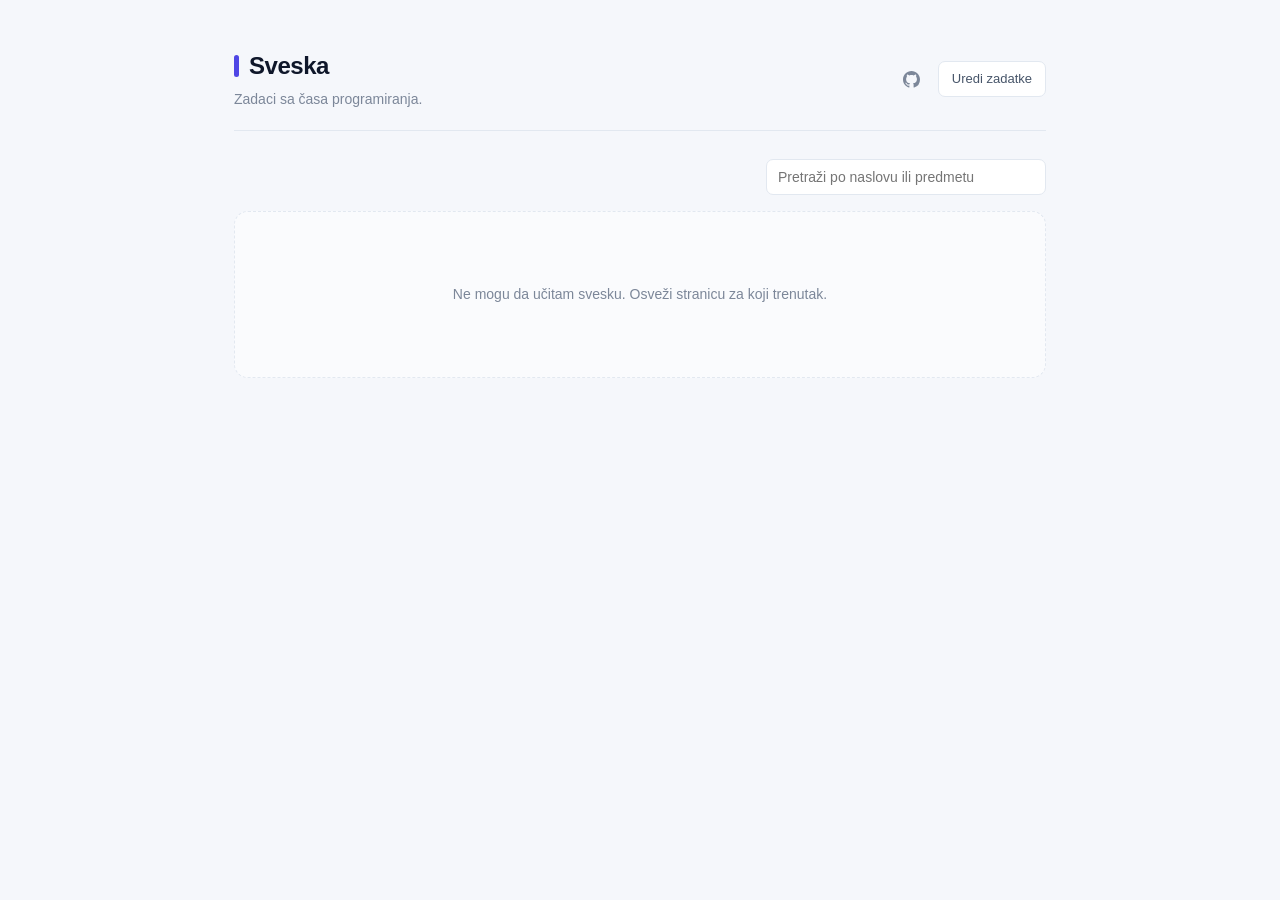
==== index.html @ db682bef "Sveska: kopija sa novim izgledom Pet fajlova iz lazicmilos/sveska, owner u config.js prebacen na kuc" ====
<!DOCTYPE html>
<html lang="sr">
<head>
<meta charset="UTF-8">
<meta name="viewport" content="width=device-width, initial-scale=1.0">
<meta name="description" content="Zadaci sa časa programiranja.">
<title>Sveska</title>
<link rel="stylesheet" href="style.css">
</head>
<body>
<div class="wrap">
  <header class="page-head">
    <div>
      <h1>Sveska</h1>
      <p class="sub">Zadaci sa časa programiranja.</p>
    </div>
    <div class="head-actions">
      <a class="navlink" href="upload.html">Uredi zadatke</a>
    </div>
  </header>

  <div class="toolbar" id="toolbar" hidden>
    <span class="count" id="count"></span>
    <input type="search" class="search" id="search" placeholder="Pretraži po naslovu ili predmetu" aria-label="Pretraži zadatke">
  </div>

  <div id="status" class="empty">Učitavanje.</div>
  <div id="grid" class="grid" hidden></div>
</div>

<div id="modalRoot"></div>

<script src="config.js"></script>
<script src="common.js"></script>
<script>
let allEntries = [];

function cardHtml(e, i) {
  return '<div class="card" tabindex="0" role="button" data-i="' + i + '" aria-label="Otvori zadatak ' + esc(e.title) + '">' +
    '<img src="' + esc(e.imagePath) + '" alt="Zadatak: ' + esc(e.title) + '" loading="lazy">' +
    '<div class="meta">' +
      '<div class="t">' + esc(e.title) + '</div>' +
      '<div class="s"><span class="tag">' + esc(e.subject) + '</span>' + fmtDate(e.createdAt) + '</div>' +
    '</div>' +
  '</div>';
}

function render(entries) {
  const grid = document.getElementById("grid");
  const statusEl = document.getElementById("status");
  const countEl = document.getElementById("count");

  countEl.textContent = entries.length === 1 ? "1 zadatak" : entries.length + " zadataka";

  if (entries.length === 0) {
    grid.hidden = true;
    statusEl.hidden = false;
    statusEl.textContent = allEntries.length === 0
      ? "Nema još nijednog zadatka."
      : "Nijedan zadatak ne odgovara pretrazi.";
    return;
  }

  statusEl.hidden = true;
  grid.hidden = false;
  grid.innerHTML = entries.map(cardHtml).join("");

  grid.querySelectorAll(".card").forEach(function (el) {
    const entry = entries[Number(el.dataset.i)];
    el.addEventListener("click", function () { openModal(entry); });
    el.addEventListener("keydown", function (ev) {
      if (ev.key === "Enter" || ev.key === " ") {
        ev.preventDefault();
        openModal(entry);
      }
    });
  });
}

function applyFilter() {
  const q = document.getElementById("search").value.trim().toLowerCase();
  if (!q) return render(allEntries);
  render(allEntries.filter(function (e) {
    return (e.title || "").toLowerCase().includes(q) ||
           (e.subject || "").toLowerCase().includes(q) ||
           (e.note || "").toLowerCase().includes(q);
  }));
}

let lbState = { scale: 1, x: 0, y: 0, natW: 0, natH: 0, baseW: 0, baseH: 0 };
const MIN_SCALE = 1;
const MAX_SCALE = 8;

function closeModal() {
  document.getElementById("modalRoot").innerHTML = "";
  document.removeEventListener("keydown", onModalKey);
  window.removeEventListener("resize", fitImage);
  document.body.style.overflow = "";
}

function onModalKey(ev) {
  if (ev.key === "Escape") { closeModal(); return; }
  if (ev.key === "+" || ev.key === "=") { ev.preventDefault(); zoomBy(1.3); }
  if (ev.key === "-" || ev.key === "_") { ev.preventDefault(); zoomBy(1 / 1.3); }
  if (ev.key === "0") { ev.preventDefault(); resetZoom(); }
}

function applyTransform() {
  const img = document.getElementById("lbImg");
  if (!img) return;
  img.style.transform = "translate(" + lbState.x + "px, " + lbState.y + "px) scale(" + lbState.scale + ")";
  const out = document.getElementById("lbZoom");
  if (out) out.textContent = Math.round(lbState.scale * 100) + "%";
}

function clampPan() {
  const stage = document.getElementById("lbStage");
  if (!stage) return;
  const sw = stage.clientWidth;
  const sh = stage.clientHeight;
  const w = lbState.baseW * lbState.scale;
  const h = lbState.baseH * lbState.scale;

  if (w <= sw) lbState.x = (sw - w) / 2;
  else lbState.x = Math.min(0, Math.max(sw - w, lbState.x));

  if (h <= sh) lbState.y = (sh - h) / 2;
  else lbState.y = Math.min(0, Math.max(sh - h, lbState.y));
}

function zoomAt(factor, cx, cy) {
  const next = Math.min(MAX_SCALE, Math.max(MIN_SCALE, lbState.scale * factor));
  if (next === lbState.scale) return;
  const ratio = next / lbState.scale;
  lbState.x = cx - (cx - lbState.x) * ratio;
  lbState.y = cy - (cy - lbState.y) * ratio;
  lbState.scale = next;
  clampPan();
  applyTransform();
}

function zoomBy(factor) {
  const stage = document.getElementById("lbStage");
  if (!stage) return;
  zoomAt(factor, stage.clientWidth / 2, stage.clientHeight / 2);
}

function resetZoom() {
  lbState.scale = 1;
  clampPan();
  applyTransform();
}

function fitImage() {
  const stage = document.getElementById("lbStage");
  const img = document.getElementById("lbImg");
  if (!stage || !img) return;
  const sw = stage.clientWidth;
  const sh = stage.clientHeight;
  const ratio = Math.min(sw / lbState.natW, sh / lbState.natH, 1);
  lbState.baseW = lbState.natW * ratio;
  lbState.baseH = lbState.natH * ratio;
  img.style.width = lbState.baseW + "px";
  img.style.height = lbState.baseH + "px";
  img.style.maxWidth = "none";
  img.style.maxHeight = "none";
  resetZoom();
}

function openModal(e) {
  const root = document.getElementById("modalRoot");
  document.body.style.overflow = "hidden";

  root.innerHTML = '<div class="lightbox" id="lb" role="dialog" aria-modal="true" aria-label="' + esc(e.title) + '">' +
    '<div class="lb-bar">' +
      '<div style="min-width:0">' +
        '<div class="lb-title">' + esc(e.title) + '</div>' +
        '<div class="lb-meta"><span class="tag">' + esc(e.subject) + '</span>' + fmtDate(e.createdAt) + '</div>' +
      '</div>' +
      '<div class="lb-tools">' +
        '<button class="lb-btn" id="lbOut" aria-label="Umanji">&minus;</button>' +
        '<span class="lb-zoom" id="lbZoom">100%</span>' +
        '<button class="lb-btn" id="lbIn" aria-label="Uvećaj">+</button>' +
        '<button class="lb-btn" id="lbFit">Uklopi</button>' +
        '<a class="lb-btn" href="' + esc(e.imagePath) + '" target="_blank" rel="noopener">Original</a>' +
        '<button class="lb-btn" id="lbClose" aria-label="Zatvori">&times;</button>' +
      '</div>' +
    '</div>' +
    '<div class="lb-stage" id="lbStage"><img id="lbImg" src="' + esc(e.imagePath) + '" alt="Zadatak: ' + esc(e.title) + '"></div>' +
    (e.note ? '<div class="lb-note">' + esc(e.note) + '</div>' : '') +
    '<div class="lb-hint">Točkić miša ili dupli klik za zumiranje, prevlačenje za pomeranje. Tasteri + i - i 0, Escape zatvara.</div>' +
  '</div>';

  const stage = document.getElementById("lbStage");
  const img = document.getElementById("lbImg");

  function ready() {
    lbState.natW = img.naturalWidth || stage.clientWidth;
    lbState.natH = img.naturalHeight || stage.clientHeight;
    // Wait one frame so the stage has its final height before measuring.
    requestAnimationFrame(fitImage);
  }
  if (img.complete && img.naturalWidth) ready();
  else img.addEventListener("load", ready);

  document.getElementById("lbClose").addEventListener("click", closeModal);
  document.getElementById("lbIn").addEventListener("click", function () { zoomBy(1.35); });
  document.getElementById("lbOut").addEventListener("click", function () { zoomBy(1 / 1.35); });
  document.getElementById("lbFit").addEventListener("click", resetZoom);

  stage.addEventListener("wheel", function (ev) {
    ev.preventDefault();
    const r = stage.getBoundingClientRect();
    zoomAt(ev.deltaY < 0 ? 1.18 : 1 / 1.18, ev.clientX - r.left, ev.clientY - r.top);
  }, { passive: false });

  stage.addEventListener("dblclick", function (ev) {
    if (moved) return;
    const r = stage.getBoundingClientRect();
    if (lbState.scale > 1.05) resetZoom();
    else zoomAt(2.6, ev.clientX - r.left, ev.clientY - r.top);
  });

  let dragging = false;
  let moved = false;
  let startX = 0;
  let startY = 0;
  const pointers = new Map();
  let pinchDist = 0;

  stage.addEventListener("pointerdown", function (ev) {
    pointers.set(ev.pointerId, { x: ev.clientX, y: ev.clientY });
    if (pointers.size === 2) {
      const p = Array.from(pointers.values());
      pinchDist = Math.hypot(p[0].x - p[1].x, p[0].y - p[1].y);
      dragging = false;
      return;
    }
    dragging = true;
    moved = false;
    startX = ev.clientX - lbState.x;
    startY = ev.clientY - lbState.y;
    stage.classList.add("dragging");
    stage.setPointerCapture(ev.pointerId);
  });

  stage.addEventListener("pointermove", function (ev) {
    if (pointers.has(ev.pointerId)) pointers.set(ev.pointerId, { x: ev.clientX, y: ev.clientY });

    if (pointers.size === 2) {
      const p = Array.from(pointers.values());
      const dist = Math.hypot(p[0].x - p[1].x, p[0].y - p[1].y);
      if (pinchDist > 0) {
        const r = stage.getBoundingClientRect();
        zoomAt(dist / pinchDist, (p[0].x + p[1].x) / 2 - r.left, (p[0].y + p[1].y) / 2 - r.top);
      }
      pinchDist = dist;
      return;
    }

    if (!dragging) return;
    moved = true;
    lbState.x = ev.clientX - startX;
    lbState.y = ev.clientY - startY;
    clampPan();
    applyTransform();
  });

  function endPointer(ev) {
    pointers.delete(ev.pointerId);
    if (pointers.size < 2) pinchDist = 0;
    if (pointers.size === 0) {
      dragging = false;
      stage.classList.remove("dragging");
    }
  }
  stage.addEventListener("pointerup", endPointer);
  stage.addEventListener("pointercancel", endPointer);

  window.addEventListener("resize", fitImage);
  document.getElementById("lbClose").focus();
  document.addEventListener("keydown", onModalKey);
}

async function load() {
  const statusEl = document.getElementById("status");
  try {
    const res = await fetch("entries.json?t=" + Date.now(), { cache: "no-store" });
    if (!res.ok) throw new Error("HTTP " + res.status);

    const data = await res.json();
    if (!Array.isArray(data)) throw new Error("neispravan format");

    allEntries = data
      .filter(function (e) { return e && e.imagePath && e.title; })
      .sort(function (a, b) { return (b.createdAt || 0) - (a.createdAt || 0); });

    document.getElementById("toolbar").hidden = allEntries.length === 0;
    document.getElementById("search").addEventListener("input", applyFilter);
    render(allEntries);
  } catch (err) {
    statusEl.hidden = false;
    statusEl.textContent = "Ne mogu da učitam svesku. Osveži stranicu za koji trenutak.";
  }
}

mountGithubLink();
load();
</script>
</body>
</html>
---- style.css ----
:root {
  --paper: #f5f7fb;
  --card: #ffffff;
  --ink: #0f172a;
  --ink-soft: #475569;
  --muted: #7c8799;
  --line: #e2e8f0;
  --line-soft: #eef2f7;
  --line-hover: #c7d2e0;
  --accent: #4f46e5;
  --accent-soft: #eef0fe;
  --danger: #b3261e;
  --ok: #2d6a4f;
  --shadow: 0 1px 2px rgba(15, 23, 42, 0.04), 0 6px 16px rgba(15, 23, 42, 0.07);
}

* { box-sizing: border-box; }

html { -webkit-text-size-adjust: 100%; }

body {
  margin: 0;
  background: var(--paper);
  color: var(--ink);
  font-family: ui-sans-serif, -apple-system, BlinkMacSystemFont, "Segoe UI", Roboto, sans-serif;
  line-height: 1.5;
}

.wrap {
  max-width: 860px;
  margin: 0 auto;
  padding: 48px 24px 96px;
}

.page-head {
  display: flex;
  align-items: center;
  justify-content: space-between;
  gap: 16px;
  padding-bottom: 20px;
  border-bottom: 1px solid var(--line);
  margin-bottom: 28px;
  flex-wrap: wrap;
}

.page-head > div:first-child { min-width: 0; }

h1 {
  font-size: 24px;
  font-weight: 700;
  letter-spacing: -0.02em;
  margin: 0;
  display: flex;
  align-items: center;
  gap: 10px;
}
h1::before {
  content: "";
  width: 5px;
  height: 22px;
  border-radius: 3px;
  background: var(--accent);
  flex-shrink: 0;
}

.sub {
  color: var(--muted);
  font-size: 14px;
  margin: 5px 0 0;
}

.navlink {
  display: inline-flex;
  align-items: center;
  gap: 6px;
  color: var(--ink-soft);
  font-size: 13px;
  font-weight: 500;
  text-decoration: none;
  border: 1px solid var(--line);
  background: var(--card);
  border-radius: 7px;
  padding: 7px 13px;
  white-space: nowrap;
  transition: border-color 0.15s, color 0.15s;
}
.navlink:hover { border-color: var(--accent); color: var(--accent); }

.toolbar {
  display: flex;
  align-items: center;
  justify-content: space-between;
  gap: 12px;
  margin-bottom: 16px;
  flex-wrap: wrap;
}

.count { font-size: 13px; color: var(--muted); }

.search { flex: 1; min-width: 180px; max-width: 280px; }

.grid {
  display: grid;
  grid-template-columns: repeat(auto-fill, minmax(170px, 1fr));
  grid-auto-rows: 1fr;
  gap: 16px;
  align-items: stretch;
}

.card {
  background: var(--card);
  border: 1px solid var(--line);
  border-radius: 14px;
  overflow: hidden;
  cursor: pointer;
  position: relative;
  display: flex;
  flex-direction: column;
  height: 100%;
  transition: border-color 0.15s, box-shadow 0.15s, transform 0.15s;
}
.card:hover {
  border-color: var(--accent);
  box-shadow: var(--shadow);
  transform: translateY(-2px);
}
.card:focus-visible { outline: 2px solid var(--accent); outline-offset: 2px; }

.card img {
  width: 100%;
  height: 136px;
  flex-shrink: 0;
  object-fit: cover;
  display: block;
  background: var(--line-soft);
}

.card .meta {
  padding: 10px 12px 12px;
  display: flex;
  flex-direction: column;
  flex: 1;
  min-width: 0;
}

.card .meta .t {
  font-size: 13.5px;
  font-weight: 600;
  letter-spacing: -0.01em;
  line-height: 1.35;
  display: -webkit-box;
  -webkit-line-clamp: 2;
  -webkit-box-orient: vertical;
  overflow: hidden;
  word-break: break-word;
}

.card .meta .s {
  font-size: 11.5px;
  color: var(--muted);
  margin-top: auto;
  padding-top: 6px;
  display: flex;
  align-items: center;
  gap: 6px;
  flex-wrap: wrap;
}

.tag {
  display: inline-block;
  background: var(--accent-soft);
  color: var(--accent);
  border-radius: 999px;
  padding: 1px 8px;
  font-size: 11px;
  font-weight: 500;
  max-width: 100%;
  overflow: hidden;
  text-overflow: ellipsis;
  white-space: nowrap;
}

.empty {
  text-align: center;
  padding: 72px 20px;
  color: var(--muted);
  font-size: 14px;
  border: 1px dashed var(--line);
  border-radius: 14px;
  background: rgba(255, 255, 255, 0.5);
}

.overlay {
  position: fixed;
  inset: 0;
  background: rgba(15, 23, 42, 0.55);
  display: flex;
  align-items: center;
  justify-content: center;
  padding: 20px;
  z-index: 50;
}

.modal {
  background: var(--card);
  border-radius: 12px;
  max-width: 560px;
  width: 100%;
  max-height: 88vh;
  overflow-y: auto;
  box-shadow: 0 12px 40px rgba(15, 23, 42, 0.22);
}

.modal img {
  width: 100%;
  max-height: 56vh;
  object-fit: contain;
  background: var(--line-soft);
  display: block;
}

.modal .body { padding: 18px 20px 20px; }

.modal .row {
  display: flex;
  justify-content: space-between;
  align-items: flex-start;
  gap: 12px;
}

.modal h2 {
  font-size: 17px;
  font-weight: 650;
  letter-spacing: -0.01em;
  margin: 0;
}

.modal .close {
  background: none;
  border: none;
  cursor: pointer;
  font-size: 22px;
  color: var(--muted);
  line-height: 1;
  padding: 0 4px;
}
.modal .close:hover { color: var(--ink); }

.modal .stamp {
  font-size: 12px;
  color: var(--muted);
  margin-top: 5px;
  display: flex;
  align-items: center;
  gap: 7px;
}

.modal .note {
  font-size: 14px;
  margin-top: 14px;
  padding-top: 14px;
  border-top: 1px solid var(--line-soft);
  color: var(--ink-soft);
  white-space: pre-wrap;
}

.panel {
  background: var(--card);
  border: 1px solid var(--line);
  border-radius: 14px;
  padding: 20px;
  margin-bottom: 32px;
}

.panel h2 {
  font-size: 15px;
  font-weight: 600;
  margin: 0 0 16px;
  letter-spacing: -0.01em;
}

.field { margin-bottom: 14px; }

.field-row { display: grid; grid-template-columns: 1fr 1fr; gap: 12px; }

@media (max-width: 540px) {
  .field-row { grid-template-columns: 1fr; }
  .wrap { padding: 32px 16px 72px; }
}

label.lbl {
  display: block;
  font-size: 12.5px;
  font-weight: 500;
  color: var(--ink-soft);
  margin-bottom: 5px;
}

input[type=text],
input[type=password],
input[type=search],
textarea {
  width: 100%;
  border: 1px solid var(--line);
  border-radius: 7px;
  padding: 9px 11px;
  font-size: 14px;
  font-family: inherit;
  color: var(--ink);
  background: var(--card);
  transition: border-color 0.15s, box-shadow 0.15s;
}

input:focus, textarea:focus {
  outline: none;
  border-color: var(--accent);
  box-shadow: 0 0 0 3px rgba(79, 70, 229, 0.15);
}

textarea { resize: vertical; min-height: 66px; }

.dropzone {
  display: flex;
  align-items: center;
  gap: 14px;
  border: 1px dashed var(--line);
  border-radius: 9px;
  padding: 14px;
  background: rgba(245, 247, 251, 0.6);
  flex-wrap: wrap;
}

label.file-label {
  display: inline-flex;
  align-items: center;
  gap: 7px;
  border: 1px solid var(--line);
  background: var(--card);
  border-radius: 7px;
  padding: 8px 13px;
  font-size: 13px;
  font-weight: 500;
  cursor: pointer;
  transition: border-color 0.15s;
  white-space: nowrap;
}
label.file-label:hover { border-color: var(--line-hover); }

.dz-hint { font-size: 12.5px; color: var(--muted); }

button { cursor: pointer; font-family: inherit; }

button.primary {
  background: var(--accent);
  color: #fff;
  border: none;
  border-radius: 7px;
  padding: 10px 18px;
  font-size: 14px;
  font-weight: 550;
  transition: opacity 0.15s;
}
button.primary:hover { opacity: 0.88; }
button.primary:disabled { opacity: 0.45; cursor: default; }

button.ghost {
  background: var(--card);
  border: 1px solid var(--line);
  border-radius: 7px;
  padding: 8px 13px;
  font-size: 13px;
  color: var(--ink-soft);
  transition: border-color 0.15s, color 0.15s;
}
button.ghost:hover { border-color: var(--line-hover); color: var(--ink); }

.actions { display: flex; align-items: center; gap: 12px; margin-top: 4px; flex-wrap: wrap; }

.err {
  color: var(--danger);
  font-size: 13px;
  margin: 10px 0;
  padding: 9px 11px;
  background: rgba(179, 38, 30, 0.05);
  border: 1px solid rgba(179, 38, 30, 0.16);
  border-radius: 7px;
  word-break: break-word;
}

.ok-msg { color: var(--ok); font-size: 13px; font-weight: 500; }
.hint { color: var(--muted); font-size: 12.5px; }

.preview-thumb { position: relative; display: inline-block; }
.preview-thumb img {
  width: 64px;
  height: 64px;
  object-fit: cover;
  border-radius: 7px;
  border: 1px solid var(--line);
  display: block;
}
.preview-thumb button {
  position: absolute;
  top: -7px;
  right: -7px;
  background: var(--ink);
  color: #fff;
  border: none;
  border-radius: 50%;
  width: 20px;
  height: 20px;
  font-size: 12px;
  line-height: 1;
  display: flex;
  align-items: center;
  justify-content: center;
}

.del-btn {
  position: absolute;
  top: 8px;
  right: 8px;
  background: rgba(255, 255, 255, 0.94);
  border: 1px solid var(--line);
  border-radius: 6px;
  padding: 4px 8px;
  font-size: 11.5px;
  font-weight: 500;
  color: var(--danger);
  opacity: 0;
  transition: opacity 0.15s;
}
.card:hover .del-btn,
.del-btn:focus-visible { opacity: 1; }

.gate {
  background: var(--card);
  border: 1px solid var(--line);
  border-radius: 14px;
  padding: 22px;
  max-width: 460px;
}
.gate h2 { font-size: 15px; font-weight: 600; margin: 0 0 8px; }
.gate p { font-size: 13px; color: var(--muted); margin: 0 0 16px; line-height: 1.55; }

.spinner {
  display: inline-block;
  width: 13px;
  height: 13px;
  border: 2px solid rgba(255, 255, 255, 0.35);
  border-top-color: #fff;
  border-radius: 50%;
  animation: spin 0.6s linear infinite;
  vertical-align: -2px;
  margin-right: 7px;
}
@keyframes spin { to { transform: rotate(360deg); } }

@media (prefers-reduced-motion: reduce) {
  * { transition: none !important; animation: none !important; }
}

.lightbox {
  position: fixed;
  inset: 0;
  background: rgba(11, 17, 32, 0.92);
  z-index: 60;
  display: flex;
  flex-direction: column;
}

.lb-bar {
  display: flex;
  align-items: center;
  justify-content: space-between;
  gap: 14px;
  padding: 12px 18px;
  background: rgba(15, 23, 42, 0.55);
  border-bottom: 1px solid rgba(255, 255, 255, 0.09);
  flex-wrap: wrap;
}

.lb-title {
  color: #f5f3f1;
  font-size: 15px;
  font-weight: 600;
  letter-spacing: -0.01em;
  min-width: 0;
  overflow: hidden;
  text-overflow: ellipsis;
  white-space: nowrap;
}

.lb-meta {
  color: rgba(245, 243, 241, 0.62);
  font-size: 12px;
  margin-top: 2px;
  display: flex;
  align-items: center;
  gap: 8px;
}

.lb-meta .tag {
  background: rgba(255, 255, 255, 0.13);
  color: rgba(245, 243, 241, 0.9);
}

.lb-tools { display: flex; align-items: center; gap: 7px; }

.lb-btn {
  background: rgba(255, 255, 255, 0.09);
  border: 1px solid rgba(255, 255, 255, 0.14);
  color: #f5f3f1;
  border-radius: 7px;
  padding: 7px 11px;
  font-size: 13px;
  font-weight: 500;
  line-height: 1;
  min-width: 34px;
  transition: background 0.15s;
}
.lb-btn:hover { background: rgba(255, 255, 255, 0.18); }
.lb-btn:focus-visible { outline: 2px solid #fff; outline-offset: 2px; }

.lb-zoom {
  color: rgba(245, 243, 241, 0.72);
  font-size: 12.5px;
  font-variant-numeric: tabular-nums;
  min-width: 46px;
  text-align: center;
}

.lb-stage {
  flex: 1;
  overflow: hidden;
  position: relative;
  cursor: grab;
  touch-action: none;
  min-height: 0;
}
.lb-stage.dragging { cursor: grabbing; }

.lb-stage img {
  position: absolute;
  top: 0;
  left: 0;
  transform-origin: 0 0;
  user-select: none;
  -webkit-user-drag: none;
  display: block;
}

.lb-note {
  background: rgba(15, 23, 42, 0.55);
  border-top: 1px solid rgba(255, 255, 255, 0.09);
  color: rgba(245, 243, 241, 0.82);
  font-size: 13.5px;
  line-height: 1.55;
  padding: 13px 18px;
  max-height: 22vh;
  overflow-y: auto;
  white-space: pre-wrap;
}

.lb-hint {
  color: rgba(245, 243, 241, 0.45);
  font-size: 11.5px;
  padding: 0 18px 10px;
  background: rgba(15, 23, 42, 0.55);
}

@media (max-width: 560px) {
  .lb-bar { padding: 10px 12px; }
  .lb-hint { display: none; }
}

.head-actions {
  display: flex;
  align-items: center;
  gap: 10px;
  flex-shrink: 0;
}

.icon-link {
  display: inline-flex;
  align-items: center;
  justify-content: center;
  width: 32px;
  height: 32px;
  border-radius: 7px;
  color: var(--muted);
  text-decoration: none;
  flex-shrink: 0;
  transition: color 0.15s, background 0.15s;
}
.icon-link:hover { color: var(--ink); background: var(--line-soft); }
.icon-link:visited { color: var(--muted); }
.icon-link:focus-visible { outline: 2px solid var(--accent); outline-offset: 2px; }
.icon-link svg { width: 17px; height: 17px; display: block; }
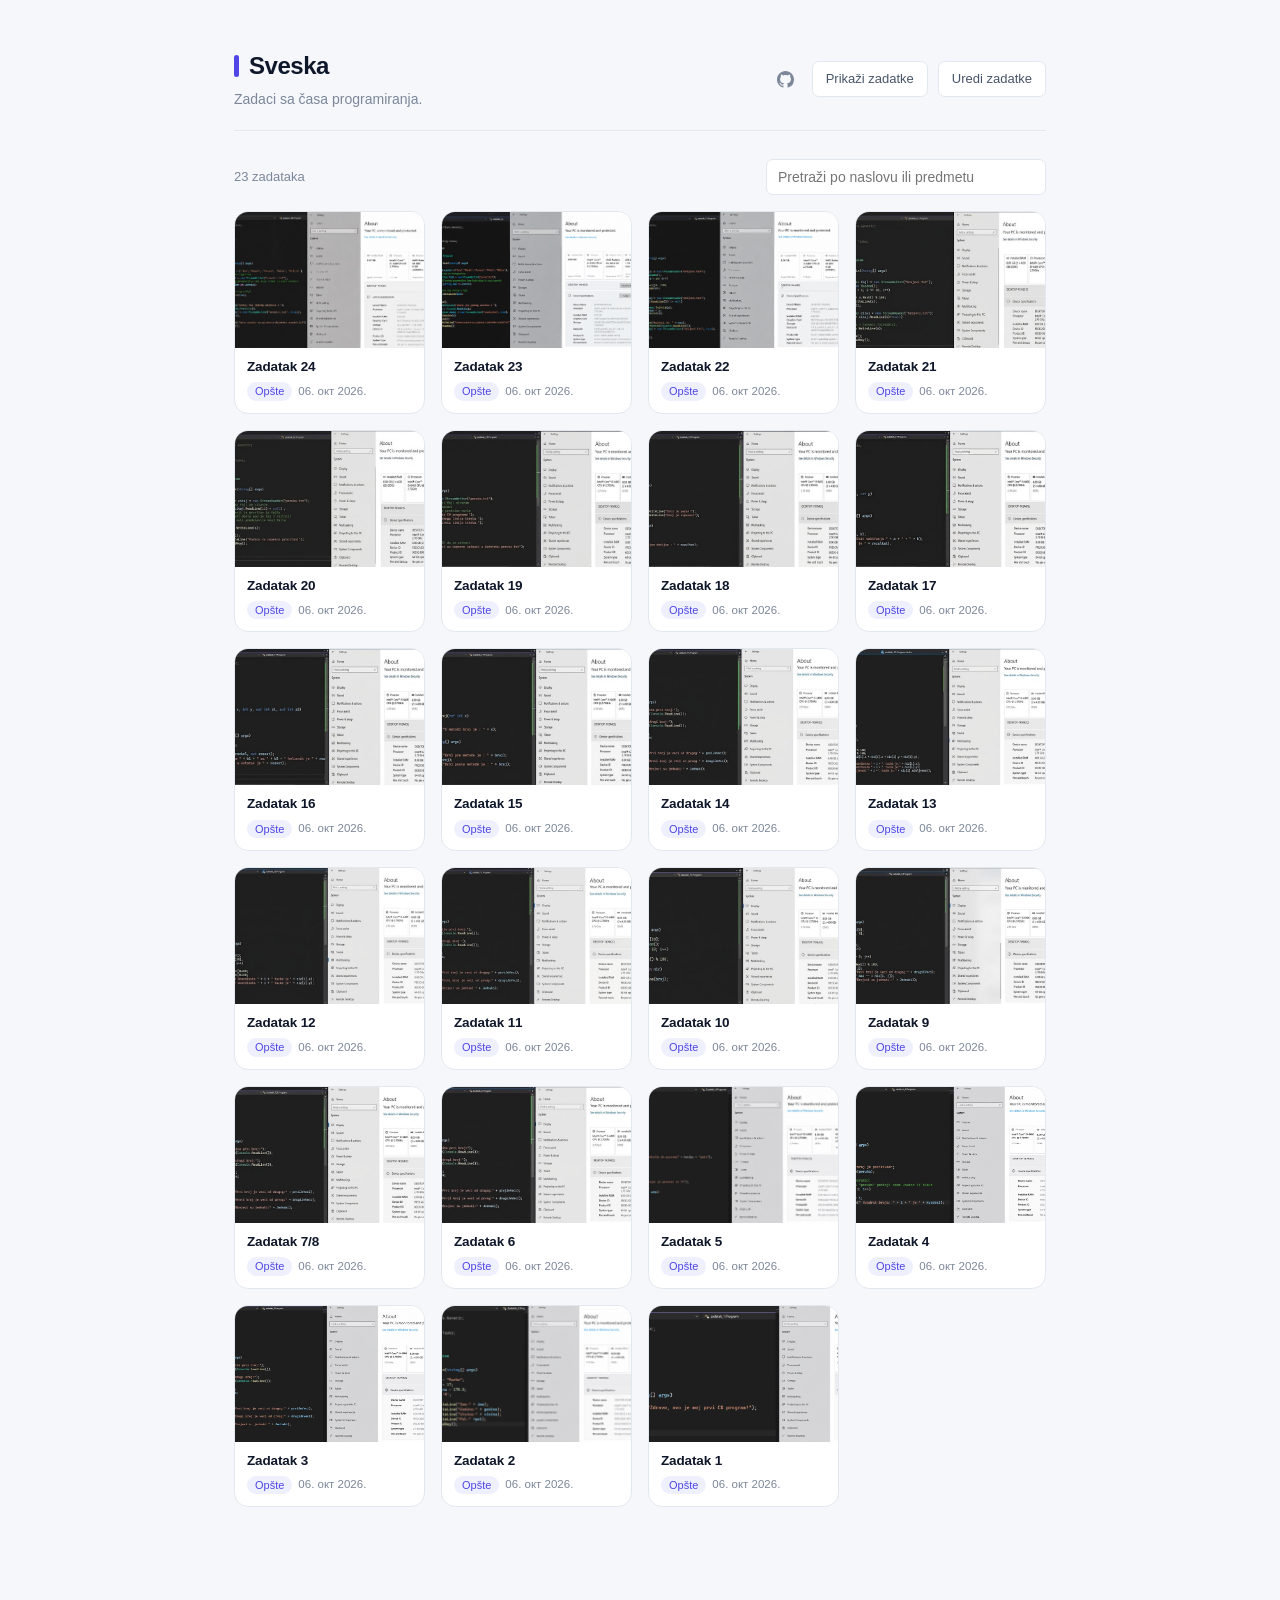
==== commit 441058bd: "Dodaj stranicu "Prikaži zadatke" sa kopiranjem i preuzimanjem Nova stranica zadaci.html prikazuje sv" ====
--- a/index.html
+++ b/index.html
@@ -15,6 +15,7 @@
       <p class="sub">Zadaci sa časa programiranja.</p>
     </div>
     <div class="head-actions">
+      <a class="navlink" href="zadaci.html">Prikaži zadatke</a>
       <a class="navlink" href="upload.html">Uredi zadatke</a>
     </div>
   </header>
@@ -285,15 +286,7 @@
 async function load() {
   const statusEl = document.getElementById("status");
   try {
-    const res = await fetch("entries.json?t=" + Date.now(), { cache: "no-store" });
-    if (!res.ok) throw new Error("HTTP " + res.status);
-
-    const data = await res.json();
-    if (!Array.isArray(data)) throw new Error("neispravan format");
-
-    allEntries = data
-      .filter(function (e) { return e && e.imagePath && e.title; })
-      .sort(function (a, b) { return (b.createdAt || 0) - (a.createdAt || 0); });
+    allEntries = await loadEntries();
 
     document.getElementById("toolbar").hidden = allEntries.length === 0;
     document.getElementById("search").addEventListener("input", applyFilter);
--- a/style.css
+++ b/style.css
@@ -597,3 +597,54 @@
 .icon-link:visited { color: var(--muted); }
 .icon-link:focus-visible { outline: 2px solid var(--accent); outline-offset: 2px; }
 .icon-link svg { width: 17px; height: 17px; display: block; }
+
+.task-list { display: flex; flex-direction: column; gap: 14px; }
+
+.task {
+  display: flex;
+  gap: 16px;
+  background: var(--card);
+  border: 1px solid var(--line);
+  border-radius: 12px;
+  padding: 14px;
+}
+
+.task-img { flex-shrink: 0; display: block; }
+.task-img img {
+  width: 140px;
+  height: 140px;
+  object-fit: cover;
+  border-radius: 8px;
+  background: var(--line-soft);
+  display: block;
+}
+
+.task-body { min-width: 0; flex: 1; display: flex; flex-direction: column; }
+
+.task-title { font-size: 15px; font-weight: 600; letter-spacing: -0.01em; word-break: break-word; }
+
+.task-meta {
+  font-size: 12px;
+  color: var(--muted);
+  margin-top: 3px;
+  display: flex;
+  align-items: center;
+  gap: 7px;
+  flex-wrap: wrap;
+}
+
+.task-note {
+  font-size: 14px;
+  color: var(--ink-soft);
+  margin: 10px 0 0;
+  white-space: pre-wrap;
+  word-break: break-word;
+}
+
+.task-actions { display: flex; gap: 8px; flex-wrap: wrap; margin-top: auto; padding-top: 12px; }
+.task-actions button.done { color: var(--ok); border-color: var(--ok); }
+
+@media (max-width: 540px) {
+  .task { flex-direction: column; }
+  .task-img img { width: 100%; height: 180px; }
+}
